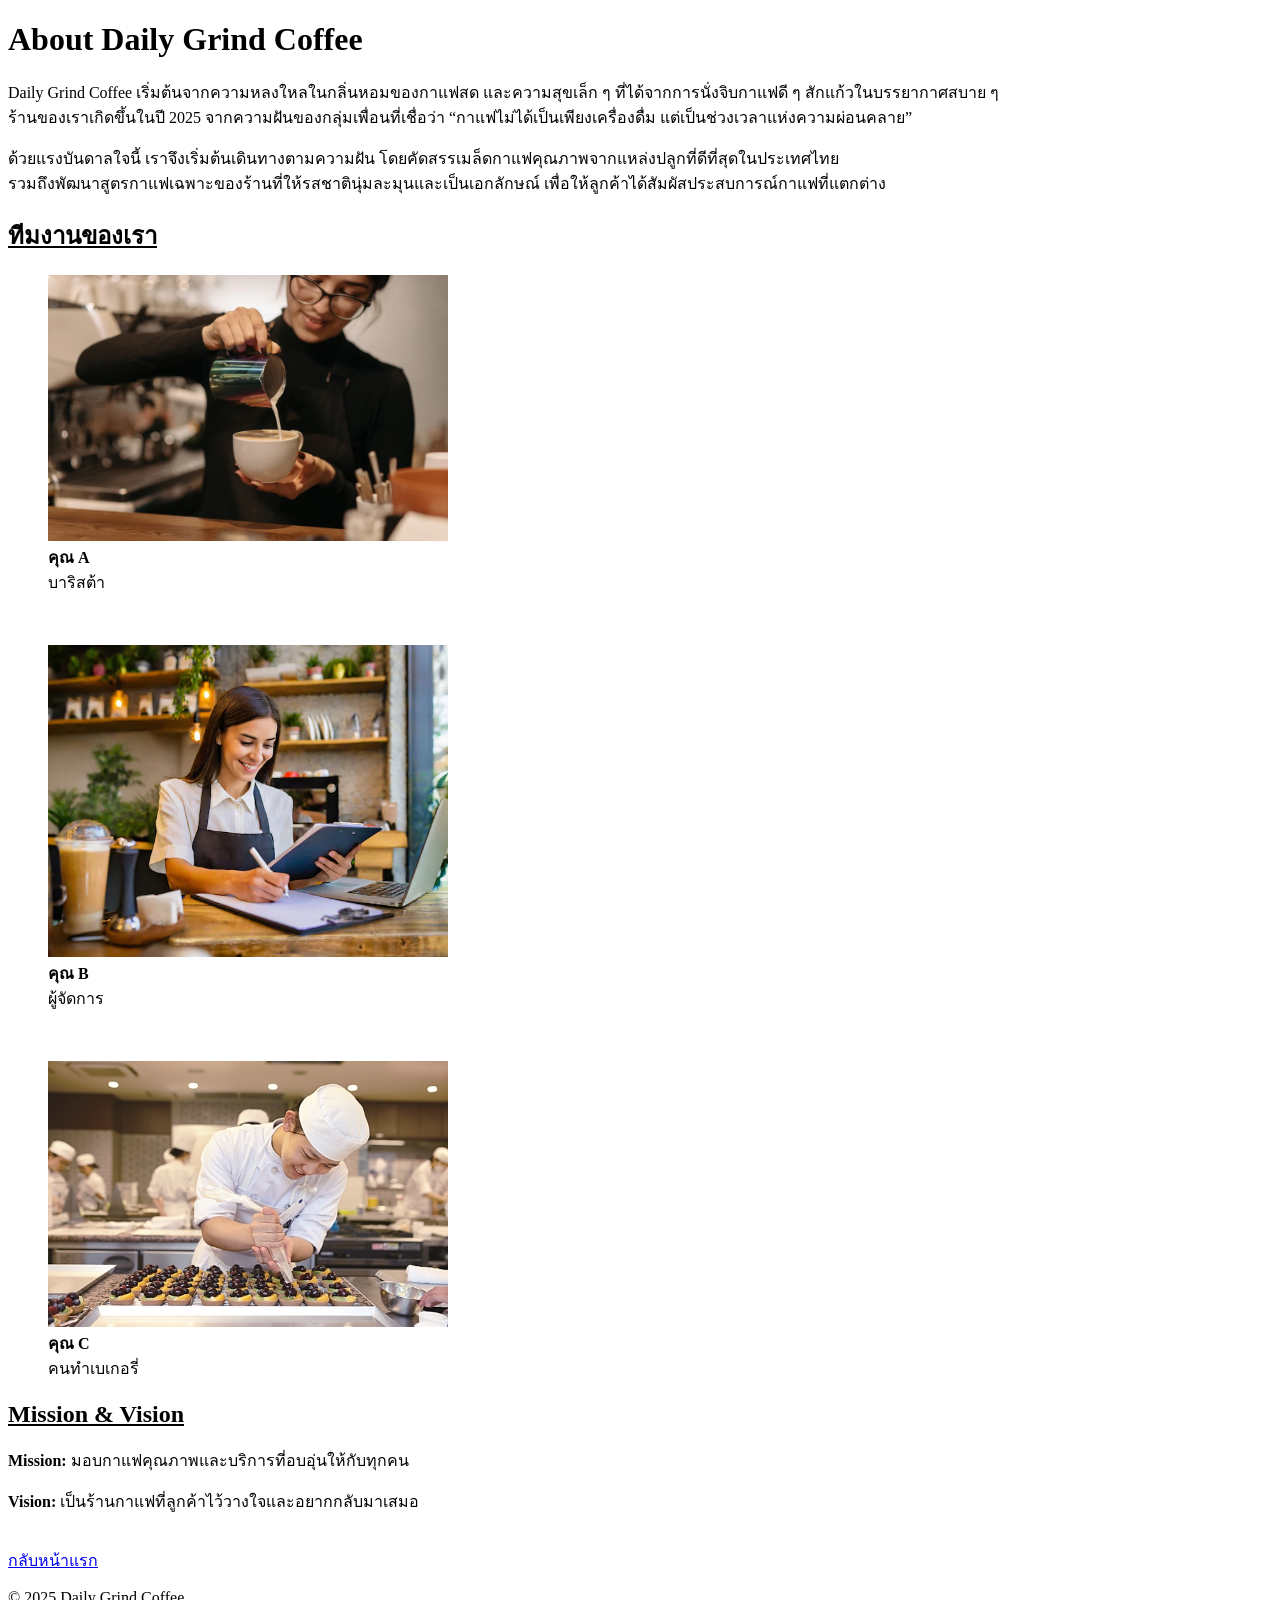
==== about.html @ 05f35e52 "Initial commit: modify about" ====
<!DOCTYPE html>
<html lang="en">
  <head>
    <meta charset="UTF-8" />
    <meta name="viewport" content="width=device-width, initial-scale=1.0" />
    <title>About</title>
  </head>
  <body>
    <!-- 2.1 เรื่องราวของบริษัท-->
    <header>
      <h1>About Daily Grind Coffee</h1>
      <p>
        Daily Grind Coffee เริ่มต้นจากความหลงใหลในกลิ่นหอมของกาแฟสด
        และความสุขเล็ก ๆ ที่ได้จากการนั่งจิบกาแฟดี ๆ สักแก้วในบรรยากาศสบาย ๆ<br />
        ร้านของเราเกิดขึ้นในปี 2025 จากความฝันของกลุ่มเพื่อนที่เชื่อว่า
        “กาแฟไม่ได้เป็นเพียงเครื่องดื่ม แต่เป็นช่วงเวลาแห่งความผ่อนคลาย”
      </p>
      <p>
        ด้วยแรงบันดาลใจนี้ เราจึงเริ่มต้นเดินทางตามความฝัน
        โดยคัดสรรเมล็ดกาแฟคุณภาพจากแหล่งปลูกที่ดีที่สุดในประเทศไทย<br />
        รวมถึงพัฒนาสูตรกาแฟเฉพาะของร้านที่ให้รสชาตินุ่มละมุนและเป็นเอกลักษณ์
        เพื่อให้ลูกค้าได้สัมผัสประสบการณ์กาแฟที่แตกต่าง
      </p>
    </header>
    <main>
      <!--2.2 ทีม (ใช้<figure> สําหรับแต่ละคน)-->
      <section>
        <u><h2>ทีมงานของเรา</h2></u>
        <figure>
          <img src="images/barista" alt="Barista" width="400" />
          <figcaption><b>คุณ A</b> <br />บาริสต้า</figcaption>
        </figure>

        <br />
        <figure>
          <img src="images/manager" alt="Manager" width="400" />
          <figcaption><b>คุณ B</b> <br />ผู้จัดการ</figcaption>
        </figure>
        <br />

        <figure>
          <img src="images/คนทำเบเกอรี่.jpg" alt="คนทำเบเกอรี่" width="400" />
          <figcaption><b>คุณ C</b> <br />คนทำเบเกอรี่</figcaption>
        </figure>
      </section>
      <!--2.3 Mission/Vision-->
      <section>
        <u><h2>Mission & Vision</h2></u>
        <p>
          <strong>Mission:</strong> มอบกาแฟคุณภาพและบริการที่อบอุ่นให้กับทุกคน
        </p>
        <p>
          <strong>Vision:</strong>
          เป็นร้านกาแฟที่ลูกค้าไว้วางใจและอยากกลับมาเสมอ
        </p>
      </section>
      <br />
      <!-- 2.4 Link กลับหน้าแรก -->
      <a href="index.html">กลับหน้าแรก</a>
    </main>
    <footer>
      <p>&copy; 2025 Daily Grind Coffee</p>
    </footer>
  </body>
</html>
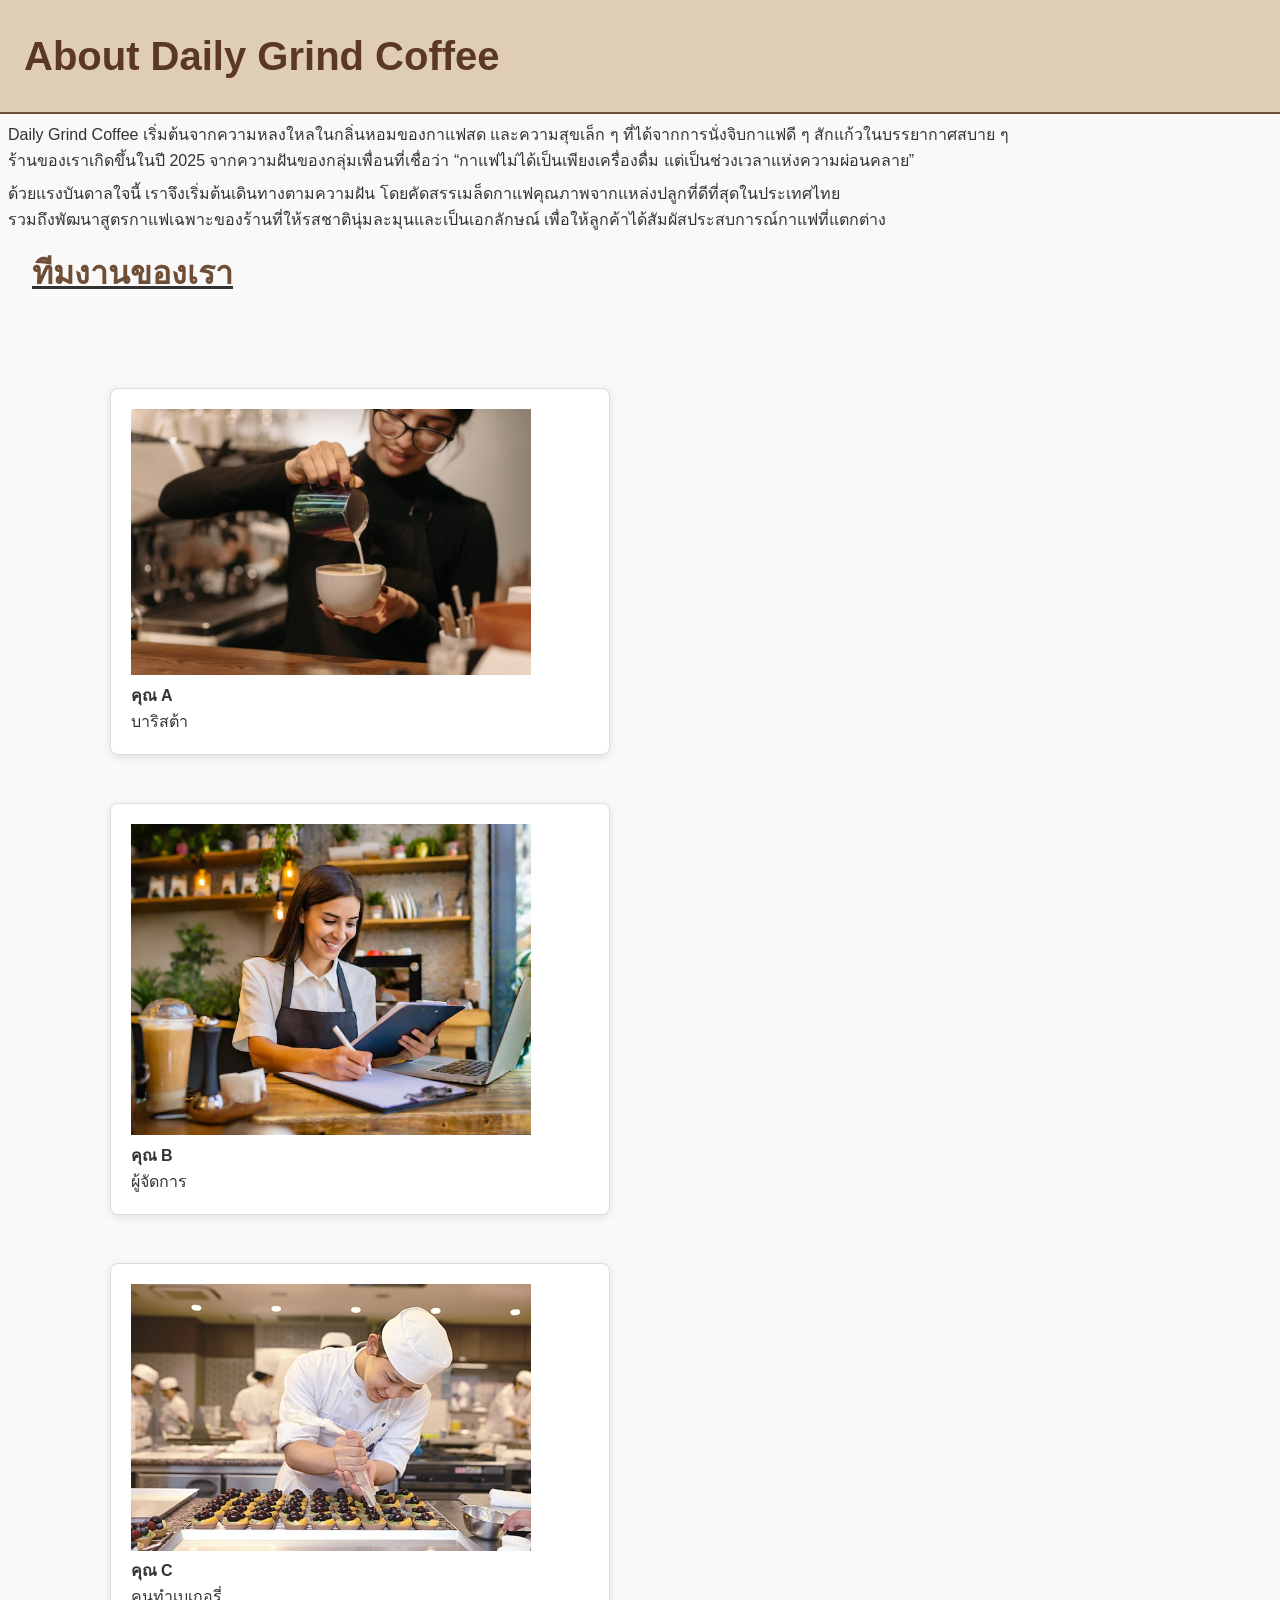
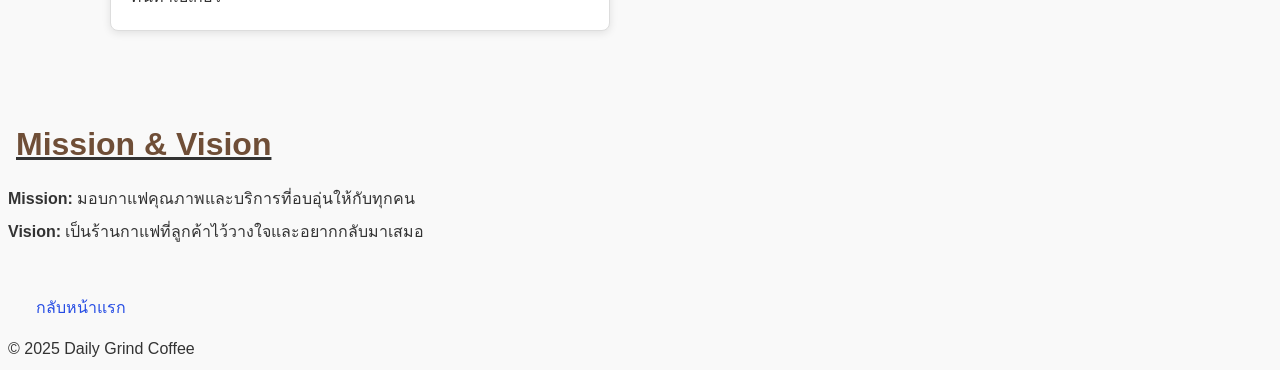
==== commit f1cb7d43: "Initial: 2.ค.Percentage (%) ,.container ,.card ,img" ====
--- a/about.html
+++ b/about.html
@@ -4,11 +4,31 @@
     <meta charset="UTF-8" />
     <meta name="viewport" content="width=device-width, initial-scale=1.0" />
     <title>About</title>
+    <link rel="stylesheet" href="css/styles.css" />
+    <style>
+      .container {
+        width: 90%;
+        max-width: 1200px;
+        margin: 2rem auto;
+      }
+
+      .cards {
+        display: flex;
+        flex-direction: column;
+        gap: 1rem;
+      }
+
+      img {
+        max-width: 100%;
+        height: auto;
+      }
+    </style>
   </head>
   <body>
     <!-- 2.1 เรื่องราวของบริษัท-->
-    <header>
+    <header id="header">
       <h1>About Daily Grind Coffee</h1>
+    </header>
       <p>
         Daily Grind Coffee เริ่มต้นจากความหลงใหลในกลิ่นหอมของกาแฟสด
         และความสุขเล็ก ๆ ที่ได้จากการนั่งจิบกาแฟดี ๆ สักแก้วในบรรยากาศสบาย ๆ<br />
@@ -21,42 +41,57 @@
         รวมถึงพัฒนาสูตรกาแฟเฉพาะของร้านที่ให้รสชาตินุ่มละมุนและเป็นเอกลักษณ์
         เพื่อให้ลูกค้าได้สัมผัสประสบการณ์กาแฟที่แตกต่าง
       </p>
-    </header>
+    </div>
     <main>
       <!--2.2 ทีม (ใช้<figure> สําหรับแต่ละคน)-->
-      <section>
+      <section class="team section">
         <u><h2>ทีมงานของเรา</h2></u>
-        <figure>
-          <img src="images/barista" alt="Barista" width="400" />
-          <figcaption><b>คุณ A</b> <br />บาริสต้า</figcaption>
-        </figure>
+        <div class="container">
+          <div class="cards">
+            <div class="team-card card">
+              <figure>
+                <img src="images/barista" alt="Barista" width="400" />
+                <figcaption><b>คุณ A</b> <br />บาริสต้า</figcaption>
+              </figure>
+            </div>
 
-        <br />
-        <figure>
-          <img src="images/manager" alt="Manager" width="400" />
-          <figcaption><b>คุณ B</b> <br />ผู้จัดการ</figcaption>
-        </figure>
-        <br />
+            <div class="team-card card">
+              <figure>
+                <img src="images/manager" alt="Manager" width="400" />
+                <figcaption><b>คุณ B</b> <br />ผู้จัดการ</figcaption>
+              </figure>
+            </div>
 
-        <figure>
-          <img src="images/คนทำเบเกอรี่.jpg" alt="คนทำเบเกอรี่" width="400" />
-          <figcaption><b>คุณ C</b> <br />คนทำเบเกอรี่</figcaption>
-        </figure>
+            <div class="team-card card">
+              <figure>
+                <img
+                  src="images/คนทำเบเกอรี่.jpg"
+                  alt="คนทำเบเกอรี่"
+                  width="400"
+                />
+                <figcaption><b>คุณ C</b> <br />คนทำเบเกอรี่</figcaption>
+              </figure>
+            </div>
+          </div>
+        </div>
       </section>
       <!--2.3 Mission/Vision-->
       <section>
         <u><h2>Mission & Vision</h2></u>
-        <p>
-          <strong>Mission:</strong> มอบกาแฟคุณภาพและบริการที่อบอุ่นให้กับทุกคน
-        </p>
-        <p>
-          <strong>Vision:</strong>
-          เป็นร้านกาแฟที่ลูกค้าไว้วางใจและอยากกลับมาเสมอ
-        </p>
+          <p>
+            <strong>Mission:</strong> มอบกาแฟคุณภาพและบริการที่อบอุ่นให้กับทุกคน
+          </p>
+          <p>
+            <strong>Vision:</strong>
+            เป็นร้านกาแฟที่ลูกค้าไว้วางใจและอยากกลับมาเสมอ
+          </p>
+        </div>
       </section>
       <br />
       <!-- 2.4 Link กลับหน้าแรก -->
-      <a href="index.html">กลับหน้าแรก</a>
+      <div class="section">
+        <a href="index.html">กลับหน้าแรก</a>
+      </div>
     </main>
     <footer>
       <p>&copy; 2025 Daily Grind Coffee</p>
--- a/css/styles.css
+++ b/css/styles.css
@@ -0,0 +1,142 @@
+/* ========================
+   RESET & DEFAULTS
+======================== */
+* {
+  margin: 0;
+  padding: 0;
+  box-sizing: border-box;
+}
+
+html {
+  font-size: 16px;
+}
+
+body {
+  font-family: Arial, sans-serif;
+  line-height: 1.6;
+  background-color: #f9f9f9;
+  color: #333;
+}
+
+/* ========================
+   TYPOGRAPHY Element Selectors
+======================== */
+h1 {
+  font-size: 2.5rem;
+  color: #5a3825;
+}
+h2 {
+  font-size: 2rem;
+  margin: 1rem;
+  color: #6f4e37;
+}
+h3 {
+  font-size: 1.6rem;
+  padding: 3rem 2rem;
+}
+h4 {
+  font-size: 1.2rem;
+}
+
+p {
+  font-size: 1rem;
+  margin: 0.5rem;
+  line-height: 1.6;
+}
+
+/* ================================
+PSEUDO-CLASS SELECTORS
+================================ */
+a {
+  padding: 15px 20px; /* padding ของ nav items */
+  margin-right: 15px;
+  color: #264de4;
+  text-decoration: none;
+  transition: color 0.3s ease;
+}
+a:hover {
+  color: #3498db;
+  text-decoration: underline;
+}
+a:visited {
+  color: #761056;
+}
+a:active {
+  color: #c0392b;
+}
+li:first-child {
+  font-weight: bold;
+}
+li:last-child {
+  margin-bottom: 0;
+}
+
+/* ========================
+   LAYOUT & COMPONENTS 
+   / Class Selectors
+======================== */
+.hero {
+  height: 100vh;
+  color: white;
+  text-align: center;
+  padding: 60px 20px; /*4. ข.(vertical, horizontal)*/
+}
+.hero h1 {
+  font-size: 5vw;
+  color: white;
+  position: absolute; /* overlay text */
+}
+
+.section {
+  width: 90%;
+  max-width: 1200px;
+  margin: 1rem;
+}
+
+.container {
+  width: 90%;
+  max-width: 1200px;
+  margin: 0 auto;
+  padding: 40px 20px;
+}
+.card {
+  width: 500px;
+  height: 420px;
+  margin: 1rem;
+
+  background: white;
+  padding: 20px;
+  border-radius: 8px;
+  border: 1px solid #ddd;
+  box-shadow: 0 2px 8px rgba(0, 0, 0, 0.1);
+  flex: 1;
+  min-width: 250px;
+  transition: 0.3s;
+  display: flex;
+  flex-direction: column;
+}
+
+.card:hover {
+  transform: translateY(-5px);
+}
+
+/* ========================
+   HEADER & FOOTER
+   / ID Selector
+======================== */
+#header {
+  background: #e0cdb8;
+  padding: 1.5rem;
+  border-bottom: 2px solid #6f4e37;
+  position: sticky;
+  top: 0;
+  z-index: 100;
+}
+
+#footer {
+  background: #333;
+  color: #fff;
+  text-align: center;
+  padding: 30px 20px;
+  margin-top: 40px;
+}
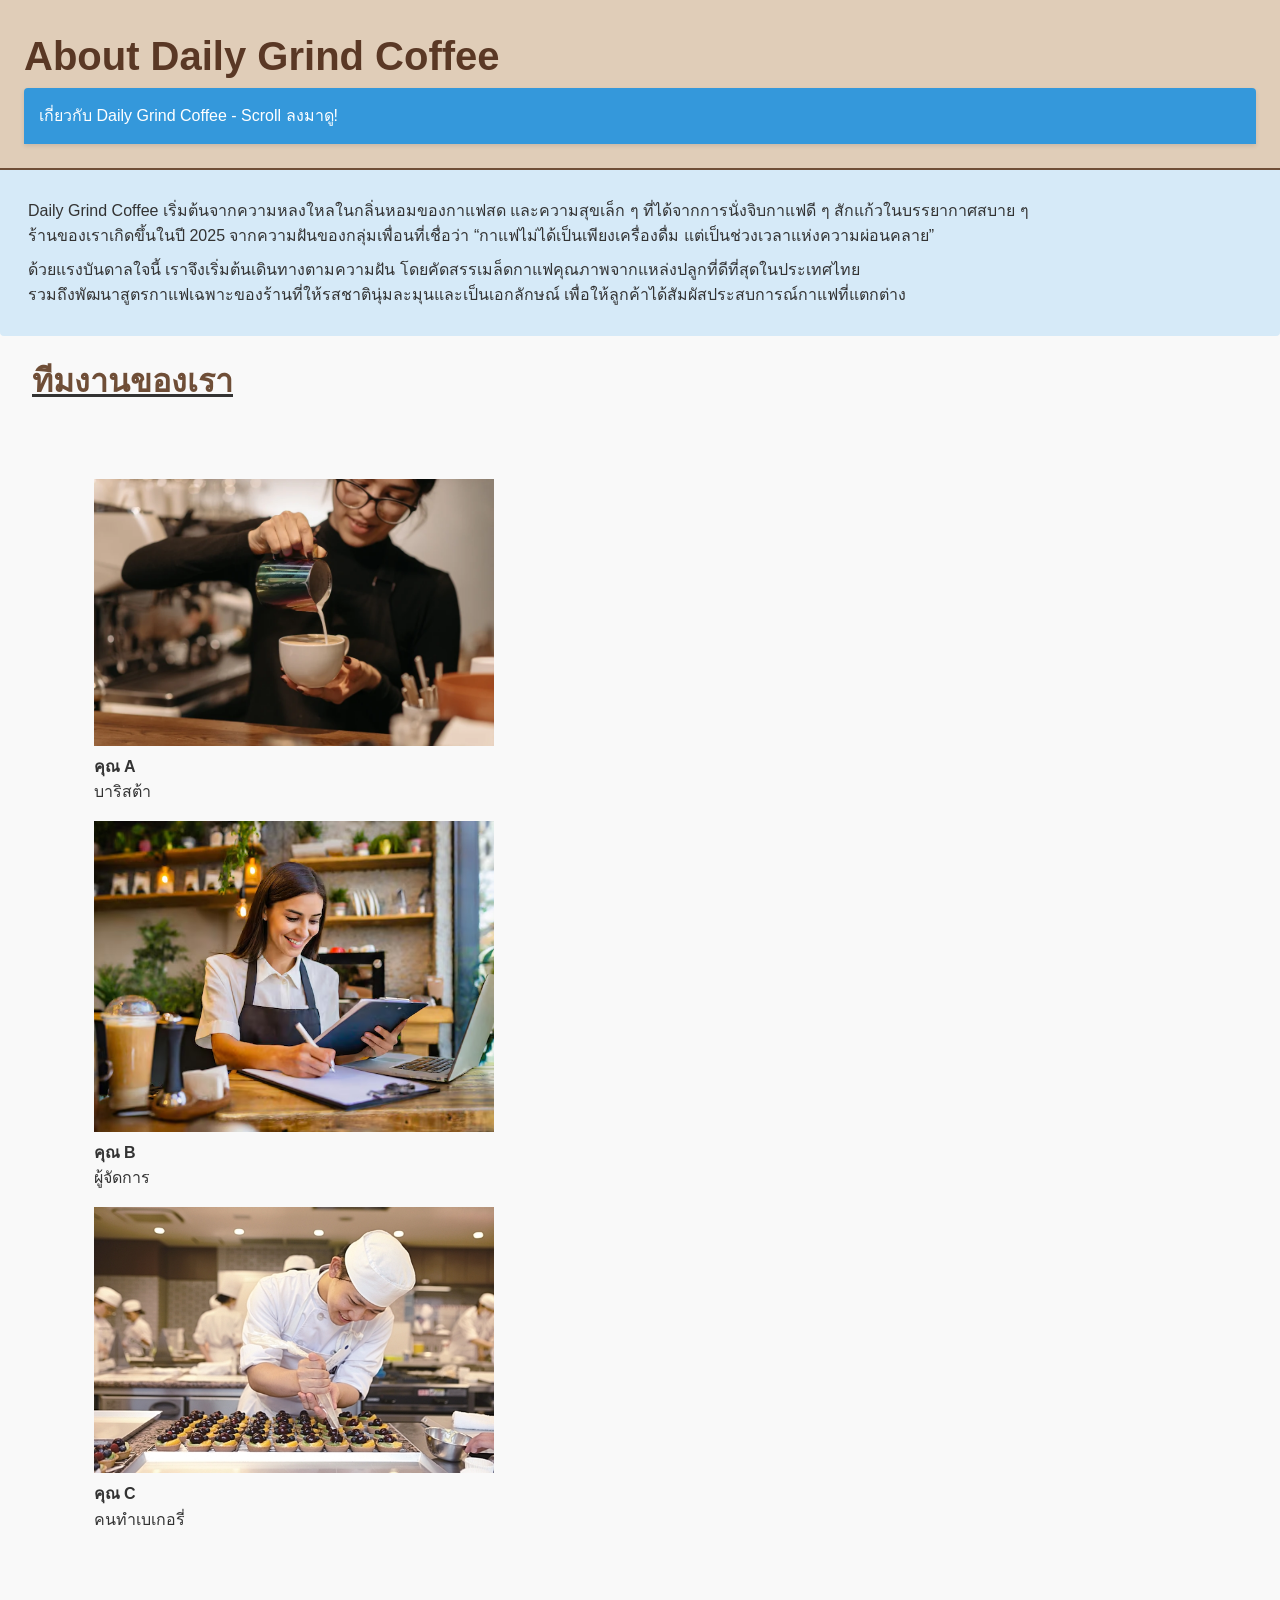
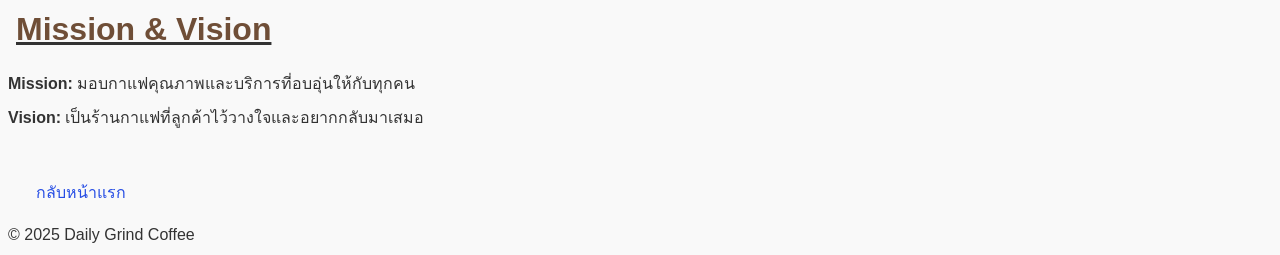
==== commit d97630ae: "Initial: 5. Positioning & Layout ก. Sticky Header / Navigation" ====
--- a/about.html
+++ b/about.html
@@ -22,13 +22,37 @@
         max-width: 100%;
         height: auto;
       }
+      /* Sticky Position */
+      .sticky-header {
+        position: sticky;
+        top: 0;
+        background-color: #3498db;
+        color: white;
+        padding: 15px;
+        border-radius: 4px 4px 0 0;
+        z-index: 100;
+        box-shadow: 0 2px 4px rgba(0, 0, 0, 0.1);
+      }
+
+      /* Content ให้ scroll ได้ */
+      .sticky-content {
+        background-color: #d6eaf8;
+        padding: 20px;
+        border-radius: 0 0 4px 4px;
+        margin-bottom: 20px;
+        max-height: 270px;
+      }
     </style>
   </head>
   <body>
     <!-- 2.1 เรื่องราวของบริษัท-->
     <header id="header">
       <h1>About Daily Grind Coffee</h1>
+      <div class="sticky-header">
+        เกี่ยวกับ Daily Grind Coffee - Scroll ลงมาดู!
+      </div>
     </header>
+    <div class="sticky-content">
       <p>
         Daily Grind Coffee เริ่มต้นจากความหลงใหลในกลิ่นหอมของกาแฟสด
         และความสุขเล็ก ๆ ที่ได้จากการนั่งจิบกาแฟดี ๆ สักแก้วในบรรยากาศสบาย ๆ<br />
@@ -48,21 +72,21 @@
         <u><h2>ทีมงานของเรา</h2></u>
         <div class="container">
           <div class="cards">
-            <div class="team-card card">
+            <div >
               <figure>
                 <img src="images/barista" alt="Barista" width="400" />
                 <figcaption><b>คุณ A</b> <br />บาริสต้า</figcaption>
               </figure>
             </div>
 
-            <div class="team-card card">
+            <div >
               <figure>
                 <img src="images/manager" alt="Manager" width="400" />
                 <figcaption><b>คุณ B</b> <br />ผู้จัดการ</figcaption>
               </figure>
             </div>
 
-            <div class="team-card card">
+            <div >
               <figure>
                 <img
                   src="images/คนทำเบเกอรี่.jpg"
--- a/css/styles.css
+++ b/css/styles.css
@@ -76,10 +76,10 @@
    / Class Selectors
 ======================== */
 .hero {
-  height: 100vh;
+  height: 100vh; /*(full screen height)*/
   color: white;
   text-align: center;
-  padding: 60px 20px; /*4. ข.(vertical, horizontal)*/
+  padding: 60px 20px; /*4. ข.(vertical,horizontal)*/
 }
 .hero h1 {
   font-size: 5vw;
@@ -95,9 +95,9 @@
 
 .container {
   width: 90%;
-  max-width: 1200px;
-  margin: 0 auto;
-  padding: 40px 20px;
+  max-width: 1200px; /* (ความกว้างสูงสุด)*/
+  margin: 0 auto; /*(center)*/
+  padding: 40px 20px; /*(padding horizontal/vertical)*/
 }
 .card {
   width: 500px;
@@ -105,7 +105,7 @@
   margin: 1rem;
 
   background: white;
-  padding: 20px;
+  padding: 20px; /* (content padding)*/
   border-radius: 8px;
   border: 1px solid #ddd;
   box-shadow: 0 2px 8px rgba(0, 0, 0, 0.1);
@@ -134,9 +134,55 @@
 }
 
 #footer {
-  background: #333;
+  background: #333; /*ีเข้มต่าง conten*/
   color: #fff;
   text-align: center;
   padding: 30px 20px;
-  margin-top: 40px;
+  margin-top: 40px; /* ระยะห่างจาก content*/
 }
+
+/* ================================
+COLOR & TEXT STYLING
+================================ */
+/* ก. Color Palette */
+.text-primary {
+  color: #1e3784;
+}
+.text-secondary {
+  color: #1d7d45;
+}
+.text-accent {
+  color: #b97302;
+}
+.text-neutral {
+  color: #e74c3c;
+}
+/* Background colors */
+.bg-light {
+  background-color: #ecf0f1;
+  padding: 15px;
+  border-radius: 4px;
+}
+.bg-info {
+  background-color: #d1ecf1;
+  border-left: 4px solid #0c5460;
+  padding: 15px;
+  border-radius: 4px;
+}
+/* Font styling */
+.font-bold {
+  font-weight: 700;
+}
+.font-italic {
+  font-style: italic;
+}
+.text-uppercase {
+  text-transform: uppercase;
+  letter-spacing: 1px;
+}
+.text-center {
+  text-align: center;
+}
+.text-justify {
+  text-align: justify;
+}
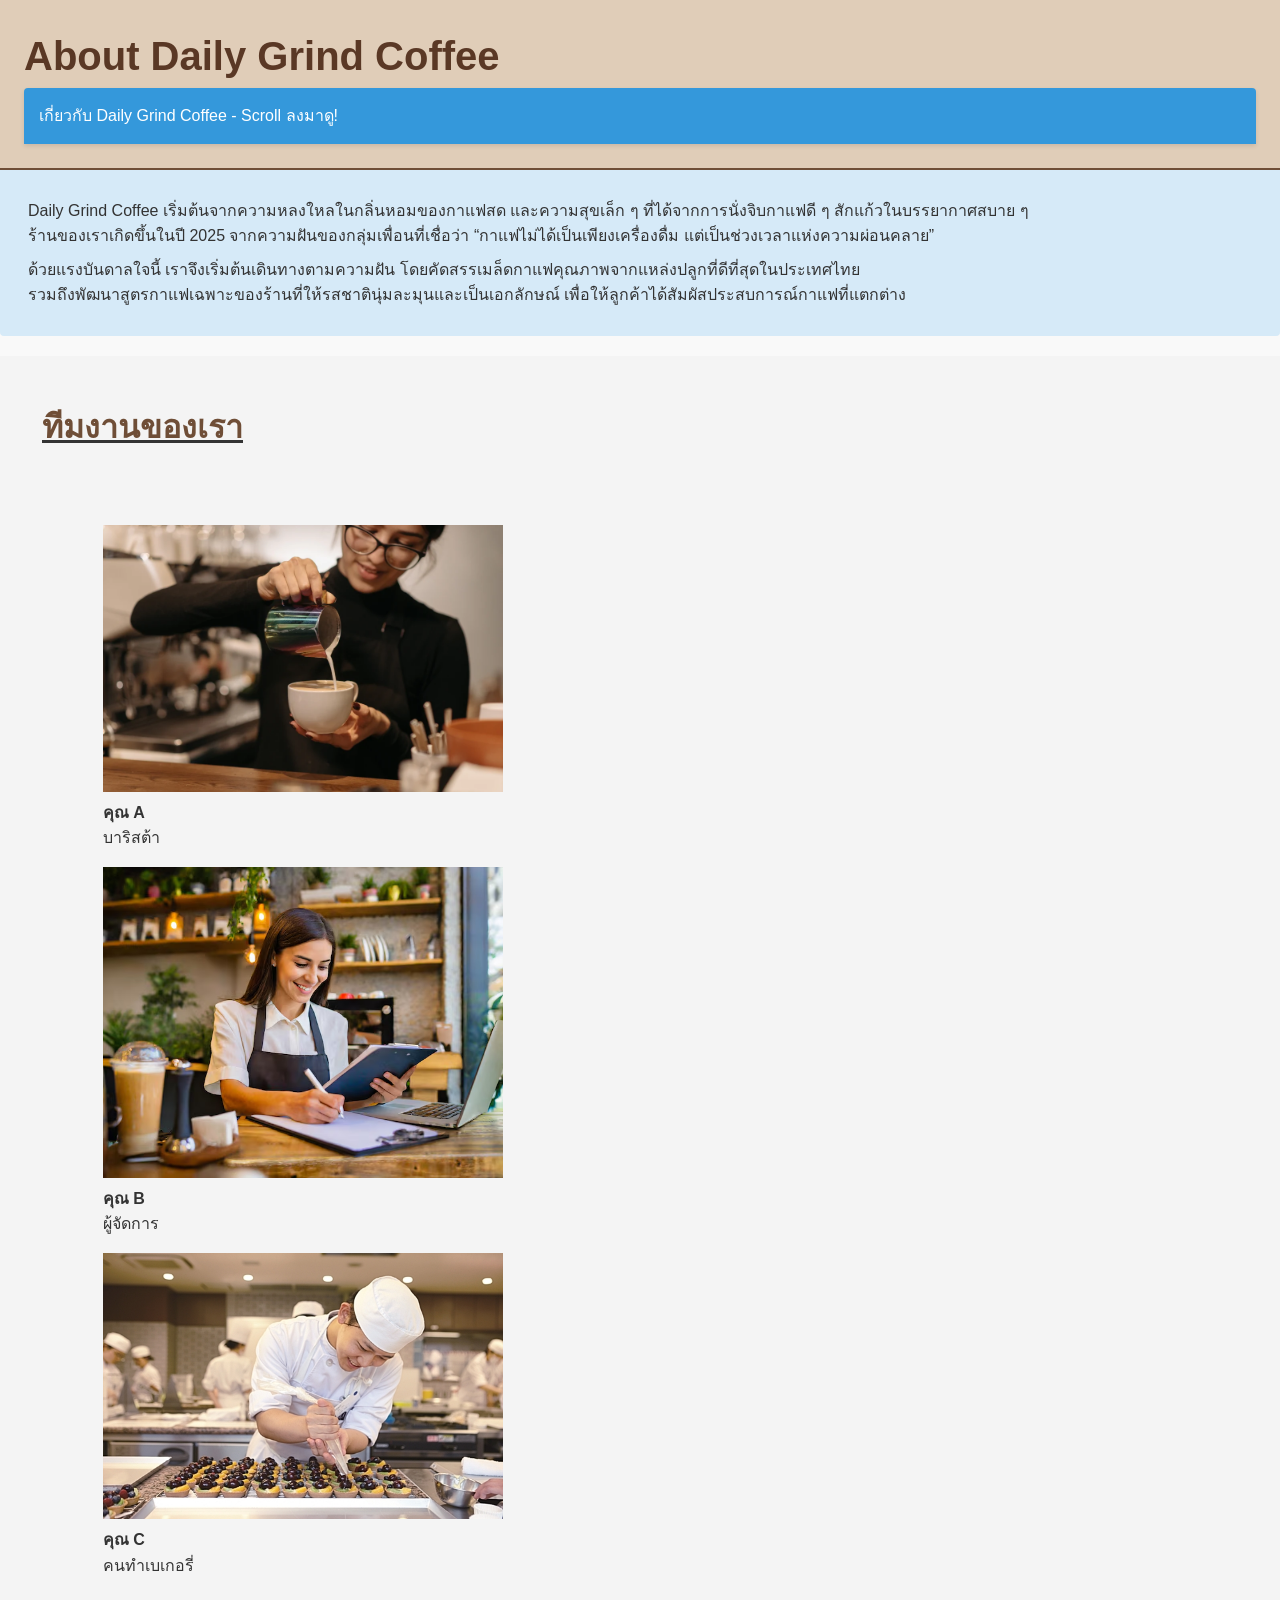
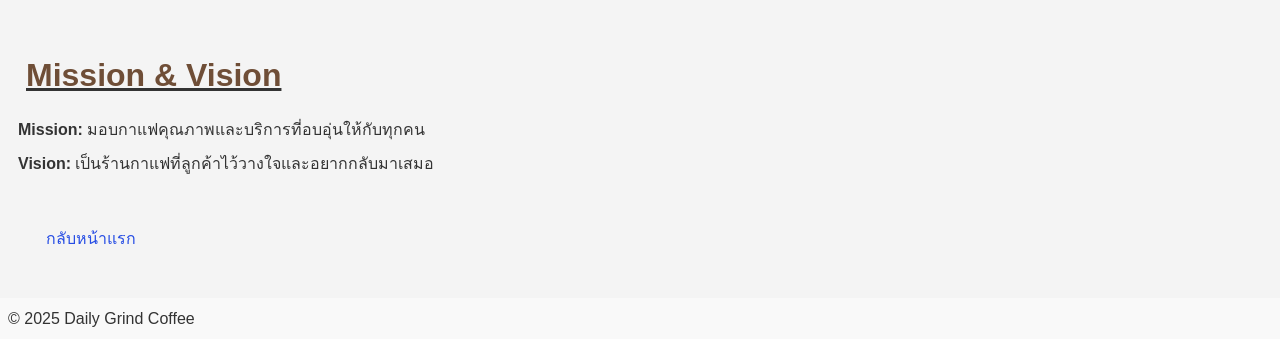
==== commit 6c7e4f6f: "Initial: 5. Positioning & Layout ข. Hero Section Layout" ====
--- a/about.html
+++ b/about.html
@@ -41,6 +41,30 @@
         border-radius: 0 0 4px 4px;
         margin-bottom: 20px;
         max-height: 270px;
+      }
+      .rem-demo {
+        background-color: #ecf0f1;
+        border: 2px solid #95a5a6;
+        padding: 1rem;
+        margin: 1rem;
+        max-height: 150px;
+      }
+      .rem-demo-h {
+        font-size: 1.4rem;
+        color: #222aa7;
+        margin-bottom: 0.5rem;
+      }
+      .rem-demo-p {
+        font-size: 1rem;
+        line-height: 1.5rem;
+        color: #333;
+      }
+      /* ข. Hero Section Layout */
+      main {
+        padding: 30px 10px;
+        z-index: 1; /* normal content */
+        position: relative;
+        background-color: #f4f4f4;
       }
     </style>
   </head>
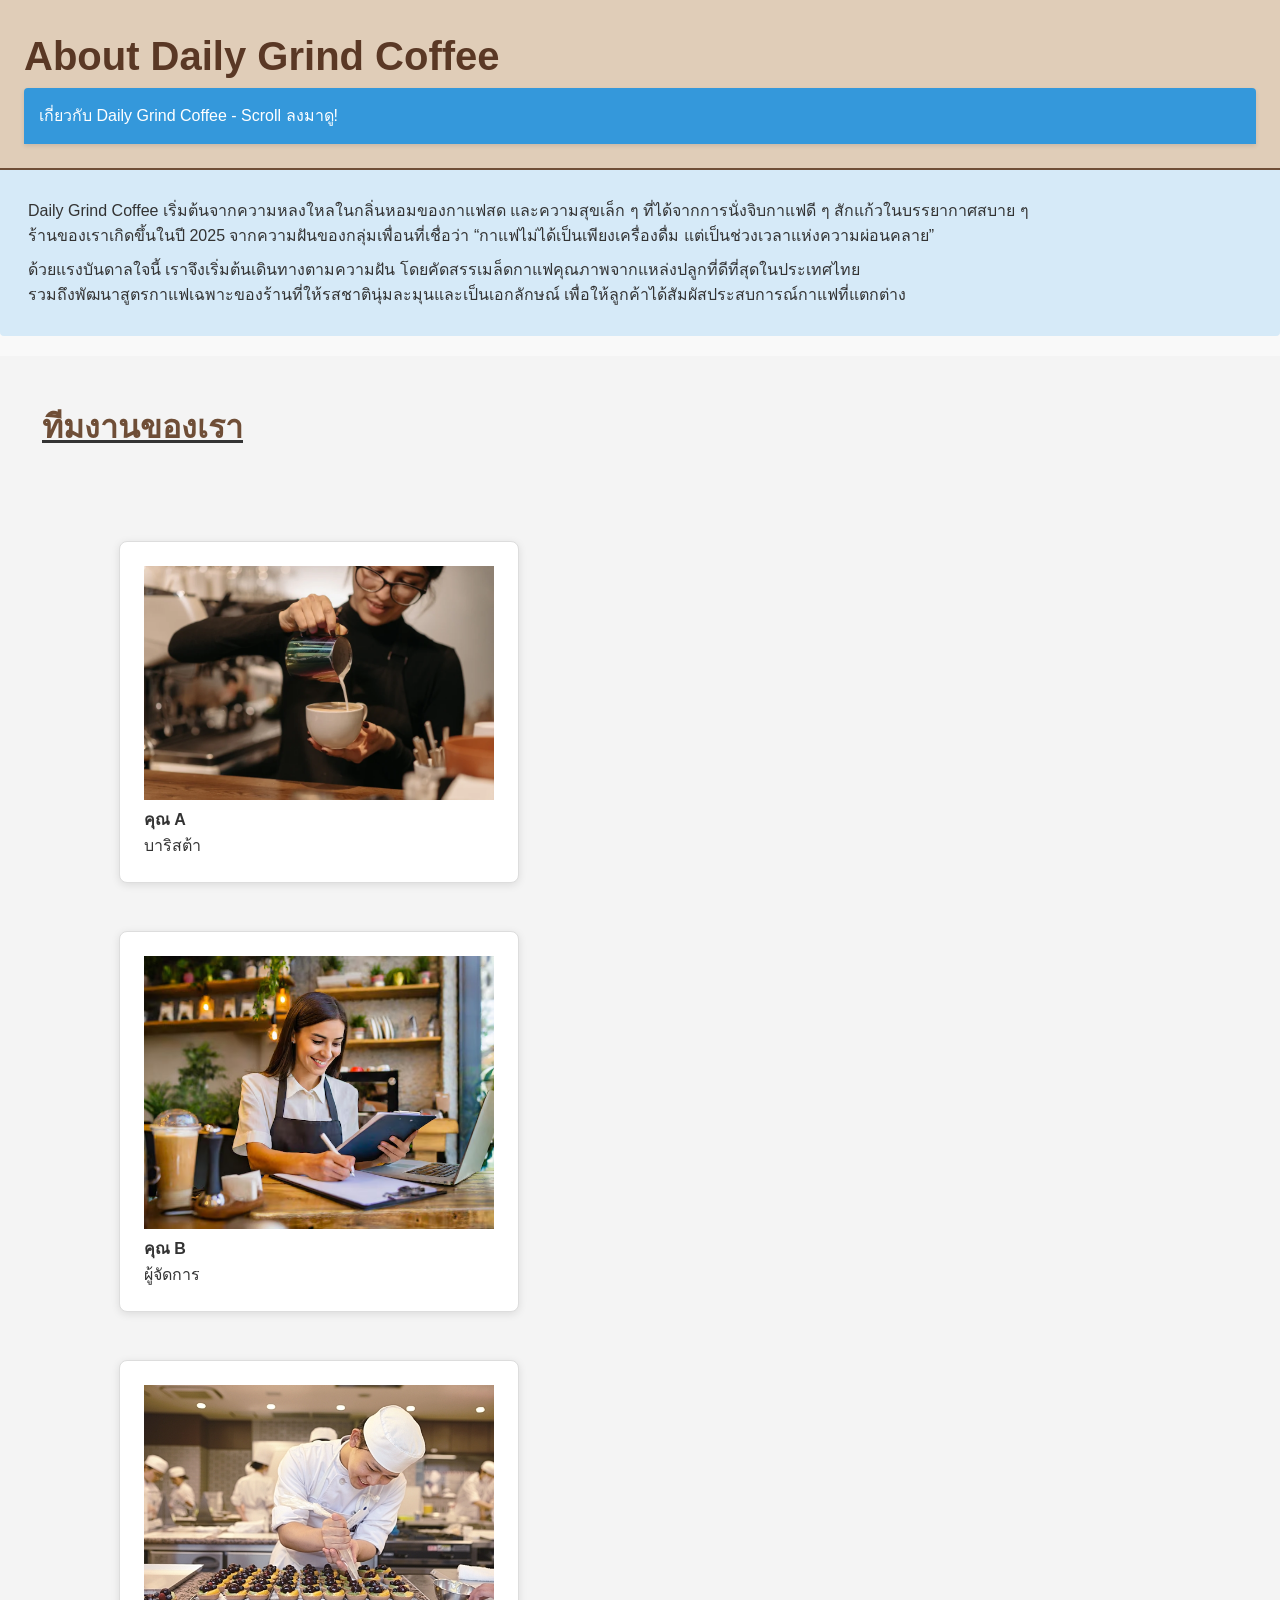
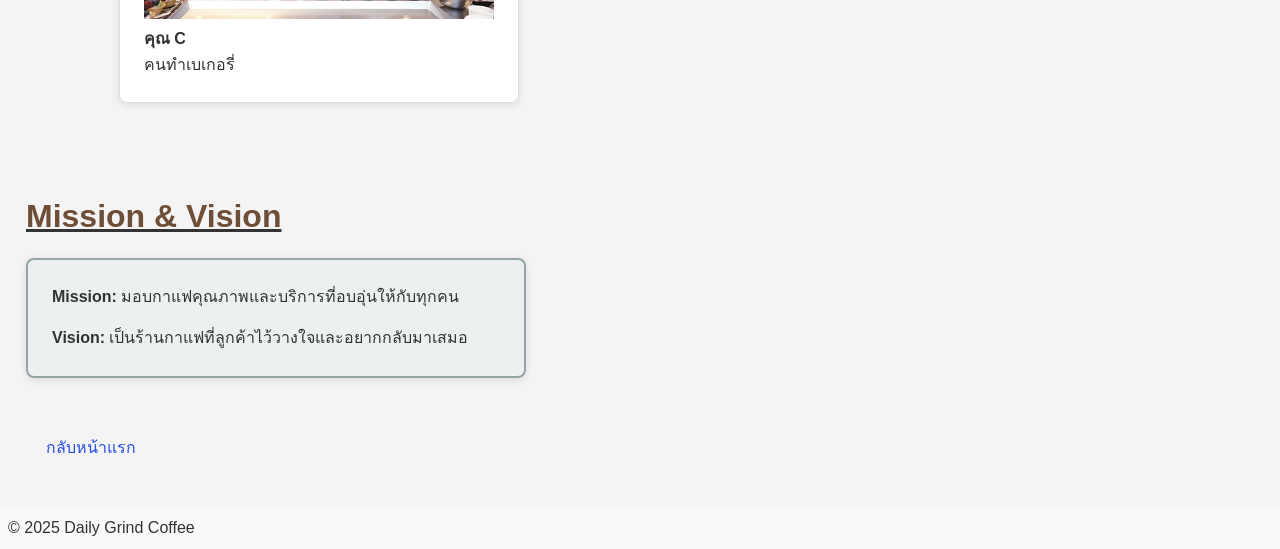
==== commit 98ccb1a2: "Initial: 6. Display & Layout Systems ค. Team Members Grid Layout" ====
--- a/about.html
+++ b/about.html
@@ -17,7 +17,20 @@
         flex-direction: column;
         gap: 1rem;
       }
-
+      .team-card {
+        width: 100%;
+        margin: 1rem;
+        max-width: 400px;
+        background: white;
+        padding: 1.5rem;
+        border-radius: 8px;
+        border: 1px solid #ddd;
+        box-shadow: 0 2px 8px rgba(0, 0, 0, 0.1);
+        flex: 1;
+        min-width: 250px;
+        transition: 0.3s;
+        display: flex;
+      }
       img {
         max-width: 100%;
         height: auto;
@@ -47,7 +60,7 @@
         border: 2px solid #95a5a6;
         padding: 1rem;
         margin: 1rem;
-        max-height: 150px;
+        max-height: 120px;
       }
       .rem-demo-h {
         font-size: 1.4rem;
@@ -59,10 +72,10 @@
         line-height: 1.5rem;
         color: #333;
       }
-      /* ข. Hero Section Layout */
+      /* ข. Hero Section Layout , 5.ง. Z-index Layering*/
       main {
         padding: 30px 10px;
-        z-index: 1; /* normal content */
+        z-index: 1; /* normal content*/
         position: relative;
         background-color: #f4f4f4;
       }
@@ -96,21 +109,21 @@
         <u><h2>ทีมงานของเรา</h2></u>
         <div class="container">
           <div class="cards">
-            <div >
+            <div class="team-card card">
               <figure>
                 <img src="images/barista" alt="Barista" width="400" />
                 <figcaption><b>คุณ A</b> <br />บาริสต้า</figcaption>
               </figure>
             </div>
 
-            <div >
+            <div class="team-card card">
               <figure>
                 <img src="images/manager" alt="Manager" width="400" />
                 <figcaption><b>คุณ B</b> <br />ผู้จัดการ</figcaption>
               </figure>
             </div>
 
-            <div >
+            <div class="team-card card">
               <figure>
                 <img
                   src="images/คนทำเบเกอรี่.jpg"
@@ -126,6 +139,7 @@
       <!--2.3 Mission/Vision-->
       <section>
         <u><h2>Mission & Vision</h2></u>
+        <div class="rem-demo card">
           <p>
             <strong>Mission:</strong> มอบกาแฟคุณภาพและบริการที่อบอุ่นให้กับทุกคน
           </p>
--- a/css/styles.css
+++ b/css/styles.css
@@ -130,7 +130,7 @@
   border-bottom: 2px solid #6f4e37;
   position: sticky;
   top: 0;
-  z-index: 100;
+  z-index: 100; /*Z-index Layering*/
 }
 
 #footer {
@@ -186,3 +186,118 @@
 .text-justify {
   text-align: justify;
 }
+
+/* ========================
+   BUTTONS & FORM
+======================== */
+.btn {
+  display: inline-block;
+  padding: 10px 20px;
+  font-size: 1.1rem;
+  background: #6f4e37;
+  color: white;
+  margin-top: 1rem;
+  border-radius: 6px;
+  transition: all 0.3s ease;
+  border: none;
+  cursor: pointer;
+  width: 100%;
+  margin: 10px 5px 10px 0;
+}
+
+.btn:hover {
+  background: #5a3825;
+  transform: translateY(-2px);
+  box-shadow: 0 4px 8px rgba(0, 0, 0, 0.2);
+}
+.btn:active {
+  transform: translateY(0);
+  box-shadow: 0 2px 4px rgba(0, 0, 0, 0.2);
+  background-color: #3e2723;
+}
+
+.btn.cancel {
+  background: #999;
+}
+
+.btn.cancel:hover {
+  background: #777;
+}
+form {
+  margin: 0 2rem;
+  display: flex;
+  flex-direction: column;
+  gap: 1rem;
+  width: 100%;
+  max-width: 500px;
+}
+input,
+textarea {
+  padding: 1rem;
+  font-size: 1.5rem;
+  border: 1px solid #ccc;
+}
+table {
+  margin: 1rem;
+}
+.address {
+  width: 90%;
+  max-width: 800px;
+  margin: 1rem;
+}
+.img {
+  max-width: 100%;
+  height: auto;
+  display: block;
+  margin: 1rem;
+}
+.iframe {
+  margin: 1rem;
+}
+
+/* Navigation Menu Layout */
+.nav-menu {
+  display: flex; /* ใช้ flexbox */
+  justify-content: space-between; /* กระจาย space ระหว่าง logo กับ menu items */
+  align-items: center; /* จัดแนว vertical */
+  padding: 15px 20px;
+  background-color: #b5d7ce;
+  border-radius: 10px; /* เพิ่มขอบมน */
+  box-shadow: 0 2px 8px rgba(0, 0, 0, 0.1); /* เพิ่มเงาเล็กน้อย */
+}
+
+.nav-menu .logo {
+  font-size: 1.5rem;
+  font-weight: bold;
+  color: rgb(186, 67, 67);
+}
+
+.menu-items {
+  display: flex; /* menu items เรียงแนวนอน */
+  gap: 20px; /* ระยะห่างแต่ละ item */
+  list-style: none;
+}
+
+.menu-items li a {
+  color: rgb(8, 48, 211);
+  text-decoration: none;
+  font-weight: bold;
+  transition: color 0.3s;
+}
+
+.menu-items li a:hover {
+  color: #841857;
+}
+
+/* Responsive */
+@media (max-width: 768px) {
+  .nav-menu {
+    flex-direction: column;
+    align-items: flex-start;
+  }
+  .menu-items {
+    flex-direction: column;
+    gap: 10px;
+    width: 100%;
+  }
+}
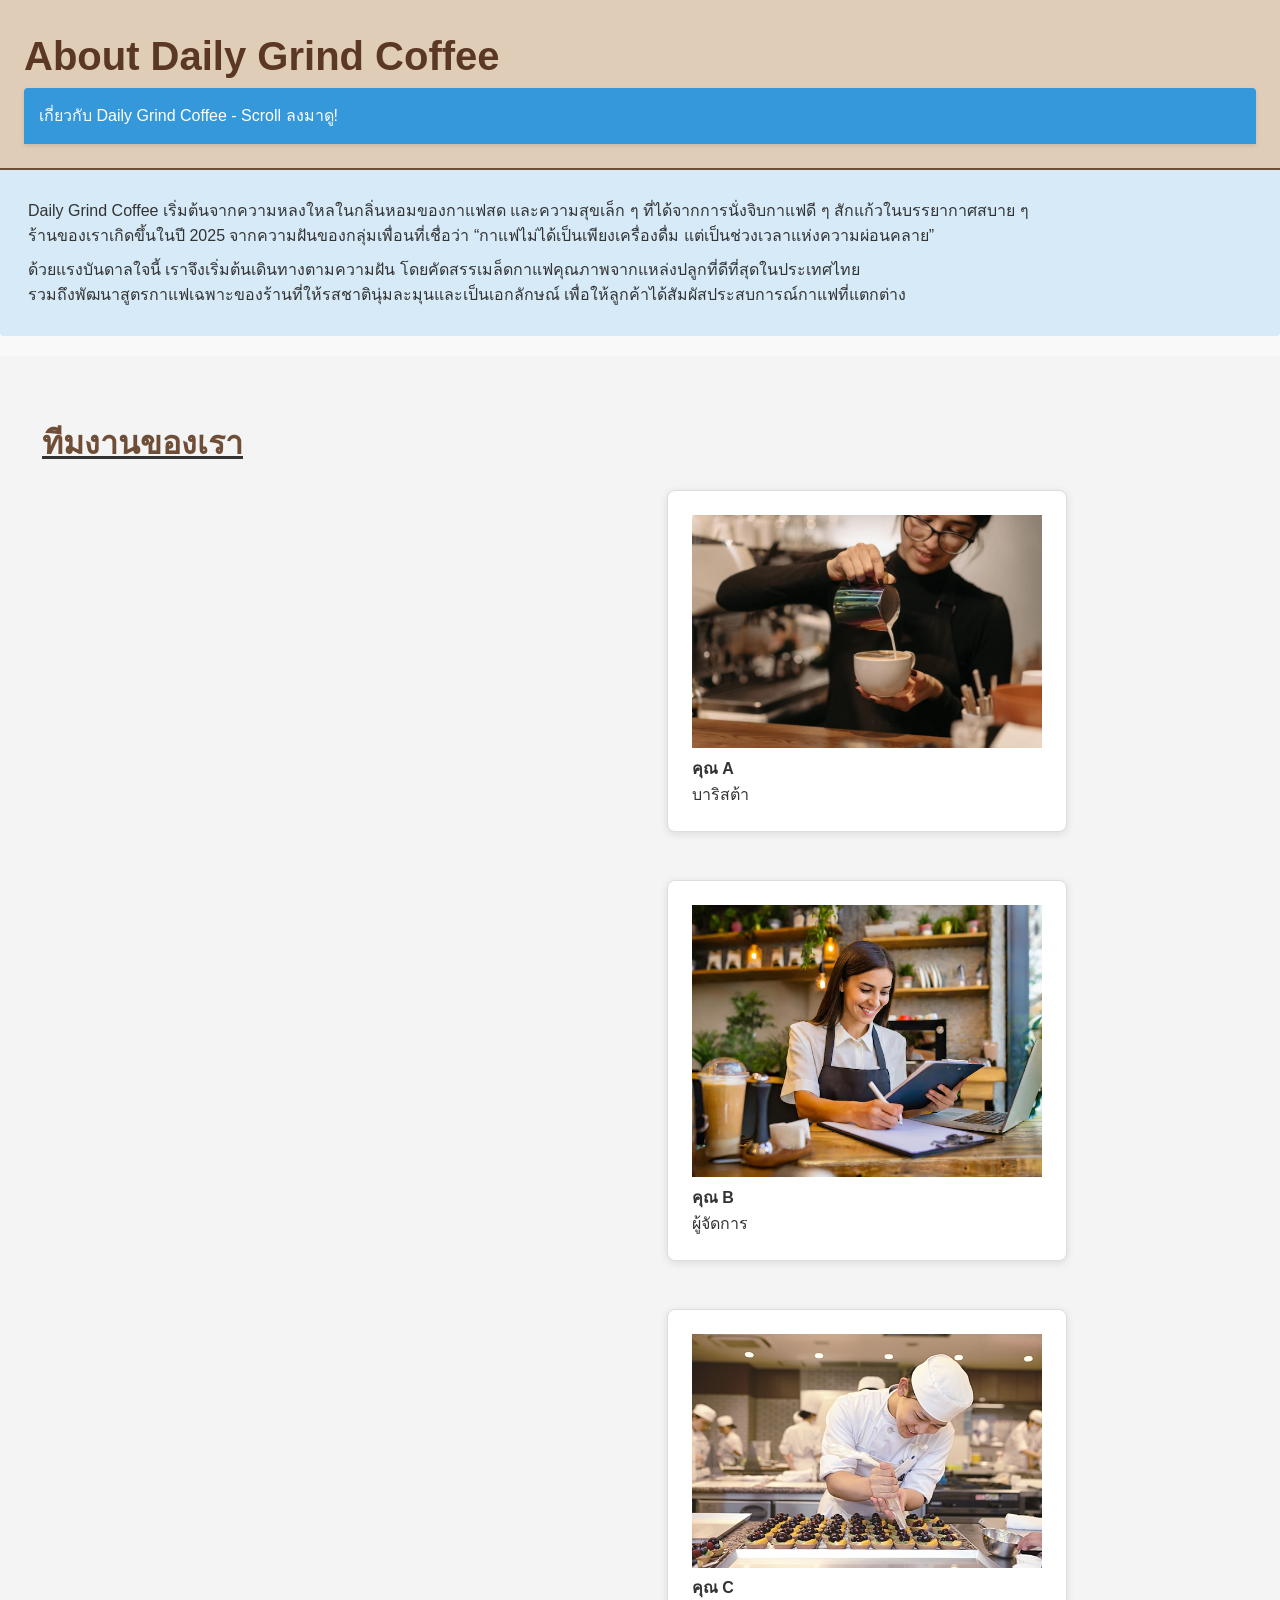
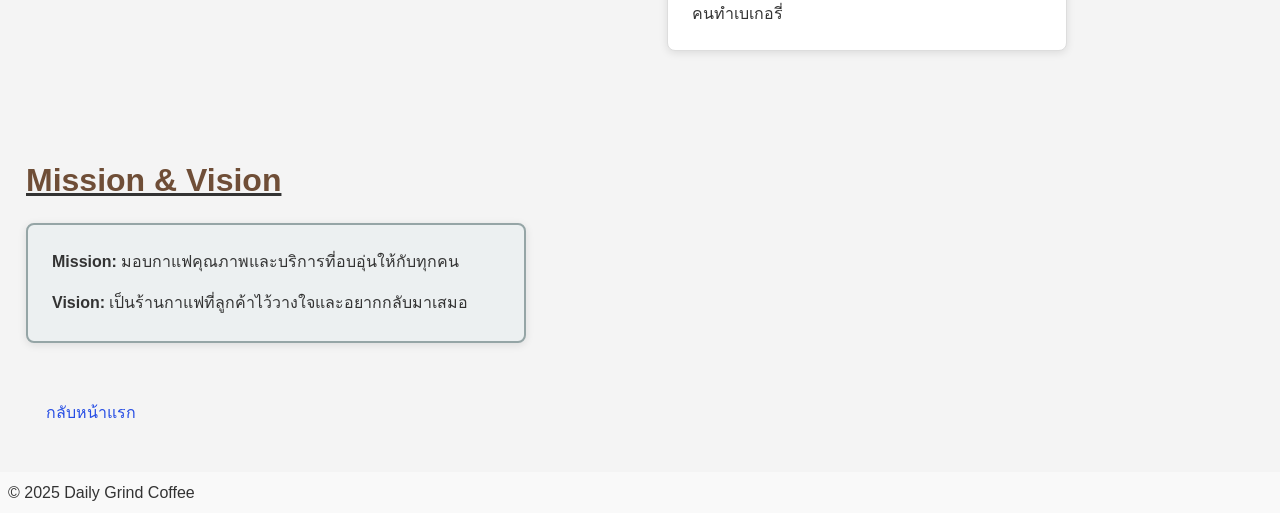
==== commit 0a94f3c2: "Initial: 6. Display & Layout Systems about.html" ====
--- a/about.html
+++ b/about.html
@@ -16,6 +16,11 @@
         display: flex;
         flex-direction: column;
         gap: 1rem;
+      }
+      .team {
+        display: grid;
+        grid-template-columns: repeat(auto-fit, minmax(250px, 1fr));
+        gap: 20px;
       }
       .team-card {
         width: 100%;
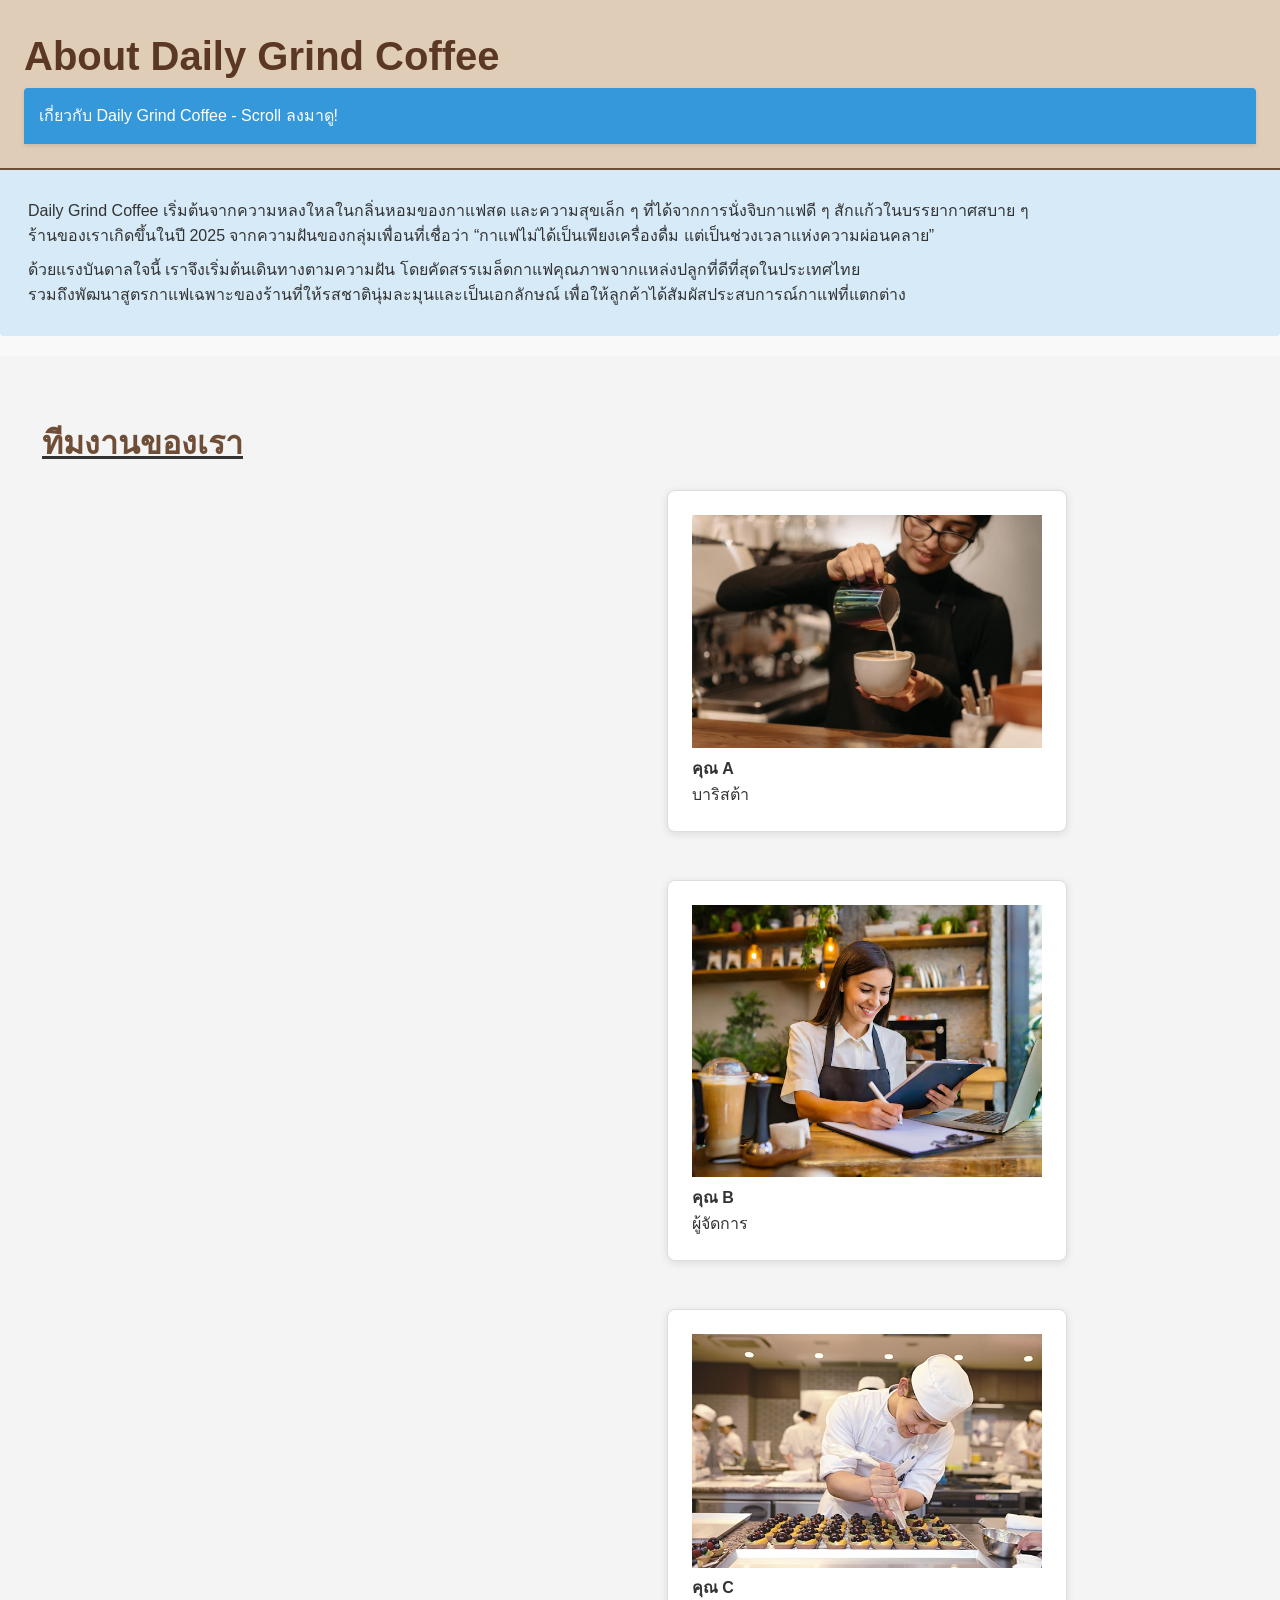
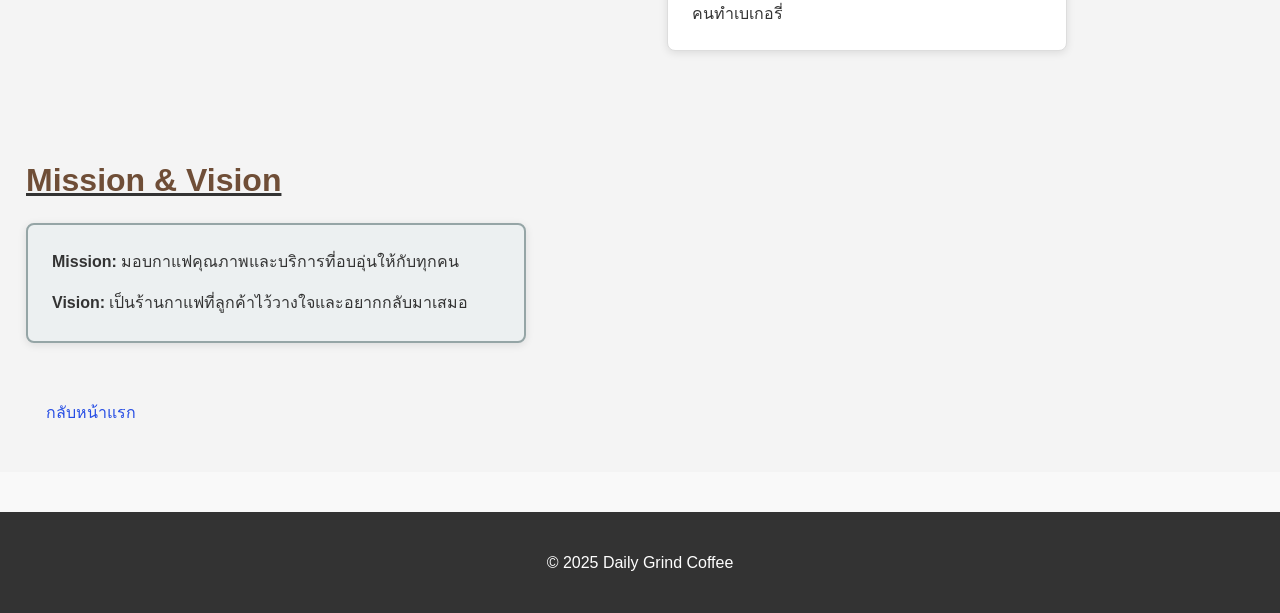
==== commit 946e65df: "Initial: Modify about" ====
--- a/about.html
+++ b/about.html
@@ -160,7 +160,7 @@
         <a href="index.html">กลับหน้าแรก</a>
       </div>
     </main>
-    <footer>
+    <footer id="footer">
       <p>&copy; 2025 Daily Grind Coffee</p>
     </footer>
   </body>
--- a/css/styles.css
+++ b/css/styles.css
@@ -101,7 +101,7 @@
 }
 .card {
   width: 500px;
-  height: 420px;
+  height: 350px;
   margin: 1rem;
 
   background: white;
@@ -190,6 +190,7 @@
 /* ========================
    BUTTONS & FORM
 ======================== */
+/*ก. Button Hover Effects*/
 .btn {
   display: inline-block;
   padding: 10px 20px;
@@ -259,11 +260,14 @@
 .nav-menu {
   display: flex; /* ใช้ flexbox */
   justify-content: space-between; /* กระจาย space ระหว่าง logo กับ menu items */
-  align-items: center; /* จัดแนว vertical */
   padding: 15px 20px;
-  background-color: #b5d7ce;
+  width: 90%;
+  max-width: 530px; /* จำกัดกว้างสูงสุด */
+  margin: 0; /* จัดให้อยู่กลางหน้าจอ */
+  box-sizing: border-box;
+  background-color: #d5b7bd;
   border-radius: 10px; /* เพิ่มขอบมน */
-  box-shadow: 0 2px 8px rgba(0, 0, 0, 0.1); /* เพิ่มเงาเล็กน้อย */
+  box-shadow: 0 2px 8px rgba(227, 227, 227, 0.1); /* เพิ่มเงาเล็กน้อย */
 }
 
 .nav-menu .logo {
@@ -301,3 +305,51 @@
     width: 100%;
   }
 }
+/* ================================
+Absolute Position
+================================ */
+.absolute-container {
+  position: relative;
+  width: 100%;
+  height: 250px;
+  background-color: #ecf0f1;
+  border: 2px solid #95a5a6;
+  margin: 20px 0;
+  overflow: hidden;
+}
+.absolute-child {
+  position: absolute;
+  width: 100px;
+  height: 100px;
+  background-color: #e74c3c;
+  color: white;
+  padding: 10px;
+  border-radius: 5px;
+  display: flex;
+  align-items: center;
+  justify-content: center;
+  font-size: 12px;
+  font-weight: bold;
+}
+.absolute-child.top-left {
+  top: 10px;
+  left: 10px;
+}
+.absolute-child.top-right {
+  top: 10px;
+  right: 10px;
+}
+.absolute-child.bottom-left {
+  bottom: 10px;
+  left: 10px;
+}
+.absolute-child.bottom-right {
+  bottom: 10px;
+  right: 10px;
+}
+.absolute-child.centered {
+  top: 50%;
+  left: 50%;
+  transform: translate(-50%, -50%);
+  background-color: #f39c12;
+}
